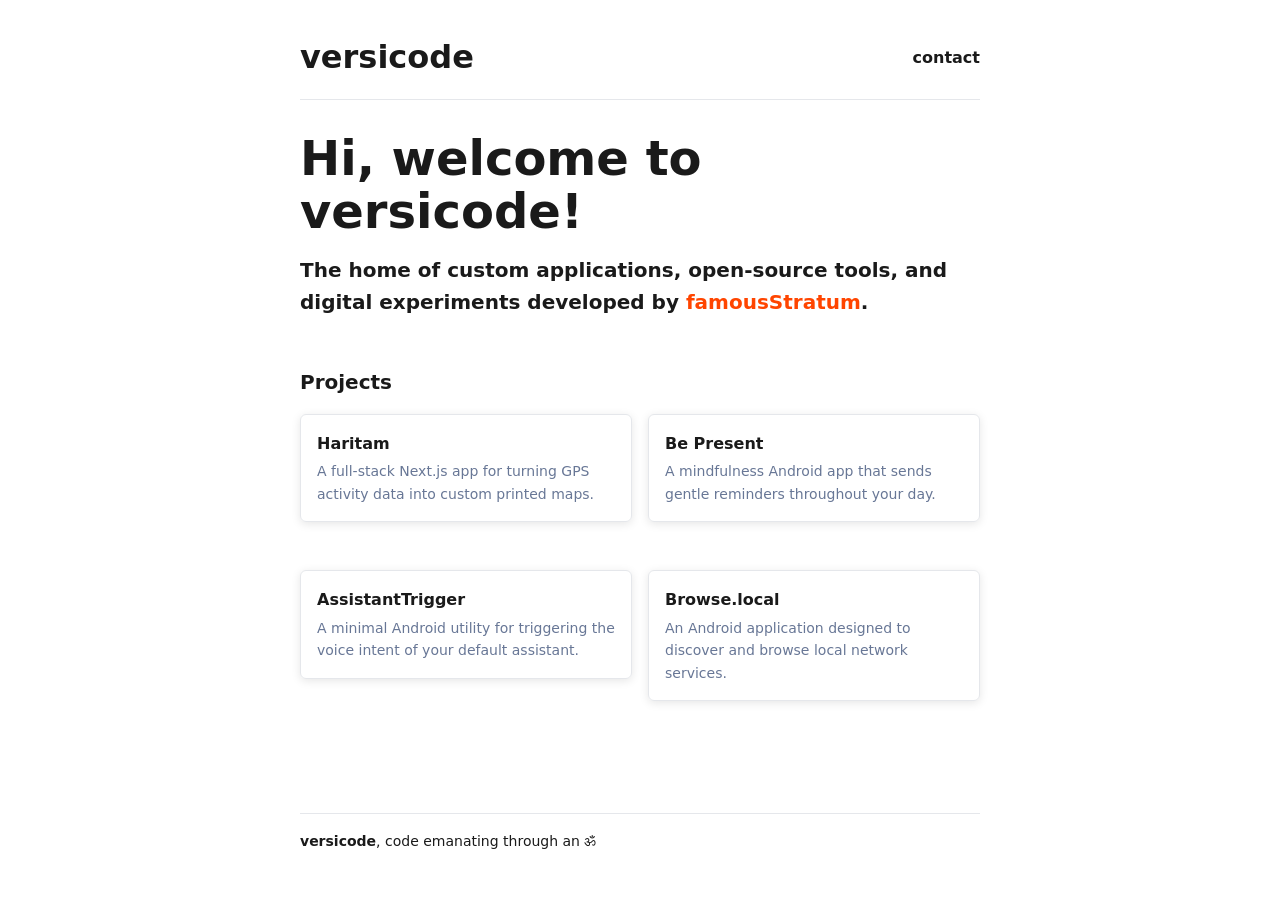
==== index.html @ d26caeab "Add SEO foundations and expand project content - Add meta description, Open Graph tags, and canonica" ====
<!doctype html>
<html lang="en">

<head>

  <meta charset="UTF-8" />
  <meta name="viewport" content="width=device-width, initial-scale=1.0" />

  <title>versicode | Software developed by famousStratum</title>
  <meta name="description"
    content="versicode is the home of famousStratum — indie projects, Android apps and web apps." />
  <link rel="canonical" href="https://versicode.com/" />

  <!-- Open Graph -->
  <meta property="og:title" content="versicode | Software developed by famousStratum" />
  <meta property="og:description"
    content="versicode is the home of famousStratum — indie projects, Android apps and web apps." />
  <meta property="og:url" content="https://versicode.com/" />
  <meta property="og:type" content="website" />

  <!-- Structured data -->
  <script type="application/ld+json">
    {
      "@context": "https://schema.org",
      "@type": "WebPage",
      "name": "versicode",
      "url": "https://versicode.com",
      "description": "The home of famousStratum — indie projects, Android apps and web apps.",
      "author": {
        "@type": "Person",
        "name": "famousStratum",
        "url": "https://github.com/famousStratum"
      }
    }
    </script>

  <link rel="stylesheet" href="style.css" />

</head>

<body>

  <header role="banner">

    <nav role="navigation" aria-label="Main site navigation">
      <a href="/" class="brand"> versicode </a>
      <a href="mailto:info@versicode.com">contact</a>
    </nav>

  </header>

  <main role="main">

    <section id="hero" aria-label="Site introduction">
      <h1>Hi, welcome to versicode!</h1>
      <p>
        The home of custom applications, open-source tools, and digital experiments developed by <a
          href="https://github.com/famousStratum" target="_blank" rel="noopener noreferrer">famousStratum</a>.
      </p>
    </section>

    <section id="projects" aria-label="Project list">
      <h2>Projects</h2>
      <ul>

        <li>
          <article>
            <a href="projects/haritam.html">
              <h3>Haritam</h3>
              <p>
                A full-stack Next.js app for turning GPS activity data into custom printed maps.
              </p>
            </a>
          </article>
        </li>

        <li>
          <article>
            <a href="projects/be-present.html">
              <h3>Be Present</h3>
              <p>
                A mindfulness Android app that sends gentle reminders
                throughout your day.
              </p>
            </a>
          </article>
        </li>

        <li>
          <article>
            <a href="projects/assistant-trigger.html">
              <h3>AssistantTrigger</h3>
              <p>
                A minimal Android utility for triggering the voice intent of
                your default assistant.
              </p>
            </a>
          </article>
        </li>

        <li>
          <article>
            <a href="projects/browse-dot-local.html">
              <h3>Browse.local</h3>
              <p>
                An Android application designed to discover and browse
                local network services.
              </p>
            </a>
          </article>
        </li>



      </ul>
    </section>

  </main>

  <footer role="contentinfo">

    <p class="versicode-container">
      <span class="versicode-text">
        <span class="shadow-layer layer1">versicode</span>
        <span class="shadow-layer layer2">versicode</span>
        <span class="shadow-layer layer3">versicode</span>
        <span class="shadow-layer layer4">versicode</span>
        <span class="shadow-layer layer5">versicode</span>
        <a class="versicode-project" href="/projects/versicode.html">versicode</a> </span>, code emanating through an
      <span class="om-symbol" id="om-trigger" aria-label="Trigger VERSICODE effect">ॐ</span>
    </p>

  </footer>
</body>

</html>
---- style.css ----
/* ─── Variables ─── */

:root {
  --color-bg:     #ffffff;
  --color-text:   #1a1a1a;
  --color-muted:  #687796;
  --color-border: #e5e7eb;

  --accent-r-30:  #ff44004d;
  --accent-y-30:  #ffa5004d;
  --accent-g-30:  #32cd324d;
  --accent-b-30:  #1e90ff4d;
  --accent-v-30:  #ee82ee4d;

  --font-sans:     system-ui, sans-serif;
  --font-serif:    ui-serif, Georgia, serif;
  --font-mono:     ui-monospace, monospace;

  --width-content: 680px;
  --spacing:       1rem;
}

/* ─── Reset ─── */

*, *::before, *::after {
  box-sizing: border-box;
  margin:     0;
  padding:    0;
}

/* ─── Base ─── */

body {
  background-color: var(--color-bg);
  color: var(--color-text);
  font-family: var(--font-sans);
  font-size: 1rem;
  line-height: 1.6;
  padding: var(--spacing);
  min-height: 100vh;
  display: flex;
  flex-direction: column;
  -webkit-tap-highlight-color: transparent;
}

a {
  color: orangered;
  text-decoration: none;
}

a:hover {
  text-decoration: underline;
}

a:focus-visible, button:focus-visible, input:focus-visible {
  outline: 2px solid orangered;
  outline-offset: 2px;
}

img {
  max-width: 100%;
  display: block;
}

ul {
  list-style: none;
}

strong {
  font-weight: 600;
}

.tooltip:hover {
  cursor: help;
}

/* ─── Layout ─── */

header, main, footer {
  max-width: var(--width-content);
  margin: 0 auto;
  width: 100%;
}

header {
  position: sticky;
  top: 0;
  background-color: var(--color-bg);
  padding-block: var(--spacing);
  border-bottom: 1px solid var(--color-border);
  margin-bottom: calc(var(--spacing) * 2);
}

footer {
  padding-block: var(--spacing);
  border-top: 1px solid var(--color-border);
  margin-top: auto;
  color: var(--color-muted);
  font-size: 0.875rem;
}

/* ─── Nav ─── */

nav {
  display: flex;
  justify-content: space-between;
  align-items: center;
}

nav a {
  color: var(--color-text);
  font-weight: 600;
}

nav a:hover {
  text-decoration: none;
}

.brand {
  font-size: 2rem;
  font-weight: 700;
  position: relative;
  display: inline-block;
}

.brand::after {
  content: 'versicode';
  position: absolute;
  top: 0;
  left: 0;
  opacity: 0;
  z-index: -1;
  transform-origin: bottom left;
}

.brand:hover::after {
  animation: brandshadow-in 1.5s ease-out forwards;
}

.brand::after {
  animation: brandshadow-out 1.5s ease-out forwards;
}

/* ─── Typography ─── */

h1 {
  font-size: 3rem;
  line-height: 1.1;
  margin-bottom: var(--spacing);
}

h2 {
  font-size: 1.25rem;
  margin-bottom: var(--spacing);
}

h3 {
  font-size: 1rem;
  margin-bottom: 0.25rem;
}

p {
  color: var(--color-text);
  margin-bottom: var(--spacing);
}

dfn {
  font-family: var(--font-serif);
  font-weight: 500;
}

em {
  font-family: var(--font-serif);
  font-weight: 500;
}

/* ─── Sections ─── */

main section, main article {
  margin-bottom: calc(var(--spacing) * 3);
}

/* ─── Hero ─── */

#hero p:first-of-type {
  font-weight: 600;
  font-size: 1.25rem;
  margin-bottom: 0.5rem;
  color: var(--color-text);
}

#hero p:nth-of-type(2) {
  color: var(--color-muted);
  font-size: 1.125rem;
}

#hero ul {
  display: flex;
  gap: 1rem;
  margin-top: var(--spacing);
}

/* ─── Projects grid ─── */

#projects ul {
  display: grid;
  grid-template-columns: repeat(auto-fill, minmax(280px, 1fr));
  gap: 0 var(--spacing);
}

#projects li a {
  display: block;
  padding: var(--spacing);
  border: 1px solid var(--color-border);
  border-radius: 6px;
  color: var(--color-text);
  box-shadow: 0 2px 10px rgba(0,0,0,0.1);
  -webkit-tap-highlight-color: var(--accent-r-30);
  transition: all 0.3s ease;
}

#projects li a p {
  color: var(--color-muted);
  font-size: 0.875rem;
  margin-bottom: 0;
}

#projects li a:hover,
#projects li a:focus-visible {
  text-decoration: none;
  transform: translateY(-2px);
  animation: card-cycle 0.3s linear forwards;
}

/* ─── Project detail ─── */

.project-lead {
  font-size: 1.125rem;
  color: var(--color-muted);
  margin-bottom: calc(var(--spacing) * 2);
}

.project-features {
  margin-bottom: calc(var(--spacing) * 2);
}

.project-features ul {
  display: flex;
  flex-direction: column;
  gap: 0.75rem;
  padding-left: var(--spacing);
}

.project-features li::before {
  content: '› ';
  color: orangered;
  font-size: 1.2rem;
  line-height: 1;
}

.screenshots {
  display: flex;
  flex-direction: column;
  box-shadow: 0 5px 20px rgba(0,0,0,0.1);
  gap: var(--spacing);
  margin-bottom: calc(var(--spacing) * 2);
}

.screenshots img {
  border: 1px solid var(--color-border);
  border-radius: 6px;
}

.links ul {
  display: flex;
  gap: 1rem;
}

/* ─── Tech stack ─── */

.tech-category {
  padding-bottom: var(--spacing);
}

.tech-stack ul {
  display: flex;
  flex-wrap: wrap;
  gap: 0.5rem;
}

.tech-stack li {
  font-family: var(--font-mono);
  font-size: 0.8rem;
  font-weight: 600;
  background: var(--color-border);
  padding: 0.2rem 0.6rem;
  border-radius: 4px;
}

/* Mobile Development */
[data-tech="kotlin"]        { border-left: 3px solid limegreen; }
[data-tech="android-sdk"]   { border-left: 3px solid limegreen; }
[data-tech="compose"]       { border-left: 3px solid limegreen; }

/* Frontend Structure & Logic */
[data-tech="html"]          { border-left: 3px solid dodgerblue; }
[data-tech="javascript"]    { border-left: 3px solid dodgerblue; }
[data-tech="typescript"]    { border-left: 3px solid dodgerblue; }
[data-tech="react"]         { border-left: 3px solid dodgerblue; }
[data-tech="nextjs"]        { border-left: 3px solid dodgerblue; }

/* Styling & Design */
[data-tech="css"]           { border-left: 3px solid orangered; }
[data-tech="tailwind"]      { border-left: 3px solid orangered; }
[data-tech="md3"]           { border-left: 3px solid orangered; }
[data-tech="no-ui"]         { border-left: 3px solid orangered; }

/* Data Visualization & Mapping */
[data-tech="maplibre"]      { border-left: 3px solid orange; }
[data-tech="d3"]            { border-left: 3px solid orange; }

/* Backend & Services */
[data-tech="prisma"]        { border-left: 3px solid violet; }
[data-tech="nextauth"]      { border-left: 3px solid violet; }
[data-tech="resend"]        { border-left: 3px solid violet; }


/* ─── Footer ─── */

.om-symbol {
  cursor: grab ;
  user-select: none;
  color: var(--color-text);
  display: inline-block;
  position: relative;
}

.om-symbol:active {
  cursor: grabbing;
}

.versicode-text {
  position: relative;
  display: inline-block;
  font-weight: 600;
}

.versicode-project {
  color: var(--color-text);
}

.versicode-project:hover {
  cursor: help;
  text-decoration: none;
}

.shadow-layer {
  position: absolute;
  inset: 0;
  z-index: -1;
  opacity: 0;
  transform-origin: bottom right;
  pointer-events: none;
}

.layer1 { --i: 0; color: orangered; }
.layer2 { --i: 1; color: orange; }
.layer3 { --i: 2; color: limegreen; }
.layer4 { --i: 3; color: dodgerblue; }
.layer5 { --i: 4; color: violet}

.versicode-container:has(.om-symbol:active) .shadow-layer {
  animation: shadowloop 3s linear infinite;
  animation-delay: calc(var(--i) * 0.6s);
}

body:has(.om-symbol:active) .brand::after {
  opacity: 0.4;
  animation: brandshadow-loop 6s linear infinite;
}

body:has(.om-symbol:active) #projects li a {
  animation: card-cycle 3s linear infinite;
}

body:has(.om-symbol:active) .iframe-preview {
  animation: card-cycle 6s linear infinite, card-rotate-loop 6s linear infinite;
}

body:has(.om-symbol:active) #projects li:nth-child(5n+2) a { animation-delay: 0s, 0s, 0s; }
body:has(.om-symbol:active) #projects li:nth-child(5n+5) a { animation-delay: 0.4s, 0.4s, 0.6s; }
body:has(.om-symbol:active) #projects li:nth-child(5n+4) a { animation-delay: 0.7s, 0.7s, 1.2s; }
body:has(.om-symbol:active) #projects li:nth-child(5n+1) a { animation-delay: 1s, 1s, 1.8s; }
body:has(.om-symbol:active) #projects li:nth-child(5n+3) a { animation-delay: 1.1s, 1.1s, 2.4s; }

body:has(.om-symbol:active) #projects ul,
body:has(.om-symbol:active) #projects li a {
  will-change: transform, box-shadow; 
}

body:has(.om-symbol:active) #projects li a {
  animation: card-cycle 3s linear infinite, card-rotate-loop 6s linear infinite;
}

body:has(.om-symbol:active) #projects ul {
  animation: cards-float-loop 12s ease-in-out infinite;
}

/* ─── Iframe Preview ─── */
.iframe-preview {
    position: relative;
    background-color: #ffffff;
    width: 100%;
    height: 40vh;
    overflow: hidden;
    border: 1px solid var(--color-border);
    border-radius: 4px;
    transition: transform 0.2s ease;
    transform-origin: center 210px;
}

.iframe-preview:hover {
  transform: scale(1.9);
}

.iframe-preview iframe {
    width: 100%;
    height: 200%;
    transform: scale(0.5);
    transform-origin: top;
    border: none;
}

.iframe-overlay {
    position: absolute;
    inset: 0;
}

@keyframes brandshadow-in {
  30%  { color: orange; }
  45%  { color: limegreen; }
  60%  { color: dodgerblue; }
  75%  { color: violet; }
  90%  { color: orangered; }
  100% {
    filter: blur(1.5px);
    opacity: 0.75;
    transform: skewX(40deg) scaleY(0.5) translateY(-5px);
    color: orange;
  }
}

@keyframes brandshadow-out {
  0% {
    filter: blur(1.5px);
    opacity: 0.75;
    transform: skewX(40deg) scaleY(0.5) translateY(-5px);
    color: orange;
  }
  10% { color: orangered; }
  25% { color: violet; }
  40% { color: dodgerblue; }
  55% { color: limegreen; }
  70% { color: orange; } 
  100% {
    opacity: 0;
    transform: skewX(0deg) scaleY(1);
  }
}

@keyframes brandshadow-loop {
  /* In Phase */

  15%   { color: orange;     }
  22.5% { color: limegreen;  }
  30%   { color: dodgerblue; }
  37.5% { color: violet;     }
  45%   { color: orangered;  }
  /* Out Phase */
  50%   { opacity: 0.75; 
          transform: skewX(40deg) scaleY(0.5) translateY(-5px);
          filter: blur(1.5px); }
  55%   { color: orangered;  }
  62.5% { color: violet;     }
  70%   { color: dodgerblue; }
  77.5% { color: limegreen;  }
  85%   { color: orange;     }
}

@keyframes shadowloop {
  0%   { opacity: 0.2; transform: skewX(0deg) scaleY(1.2); }
  50%  { opacity: 1; }
  70%  { opacity: 0; transform: skewX(60deg) scaleY(0.5) translateY(-5px); filter: blur(1px); }
  100% { opacity: 0; }
}

@keyframes card-cycle {
  0%   { outline: 1px solid orangered;  box-shadow: 0 4px 16px rgba(0,0,0,0.15), 0 6px 6px 6px var(--accent-r-30); }
  1%   { outline: 1px solid violet;     box-shadow: 0 4px 16px rgba(0,0,0,0.15), 0 6px 6px 6px var(--accent-v-30); }
  20%  { outline: 1px solid orangered;  box-shadow: 0 4px 16px rgba(0,0,0,0.15), 0 6px 6px 6px var(--accent-r-30); }
  21%  { outline: 1px solid dodgerblue; box-shadow: 0 4px 16px rgba(0,0,0,0.15), 0 6px 6px 6px var(--accent-b-30); }
  40%  { outline: 1px solid orangered;  box-shadow: 0 4px 16px rgba(0,0,0,0.15), 0 6px 6px 6px var(--accent-r-30); }
  41%  { outline: 1px solid limegreen;  box-shadow: 0 4px 16px rgba(0,0,0,0.15), 0 6px 6px 6px var(--accent-g-30); }
  60%  { outline: 1px solid orangered;  box-shadow: 0 4px 16px rgba(0,0,0,0.15), 0 6px 6px 6px var(--accent-r-30); }
  61%  { outline: 1px solid orange;     box-shadow: 0 4px 16px rgba(0,0,0,0.15), 0 6px 6px 6px var(--accent-y-30); }
  100% { outline: 1px solid orangered;  box-shadow: 0 4px 16px rgba(0,0,0,0.15), 0 6px 6px 6px var(--accent-r-30); }
}

@keyframes cards-float-loop {
  0%   { transform: scale(1); }
  50%  { transform: scale(0.98); }
  100% { transform: scale(1); }
}

@keyframes card-rotate-loop {
  0%   { transform: rotate(0turn); }
  50%  { transform: rotate(0.0012turn); }
  100% { transform: rotate(0turn); }
} 

@keyframes brand-flicker {
  0%   { color: orangered;  }
  20%  { color: orange;     }
  40%  { color: limegreen;  }
  60%  { color: dodgerblue; }
  75%  { color: orange;     }
  90%  { color: violet;     }
  100% { color: limegreen;  }
}
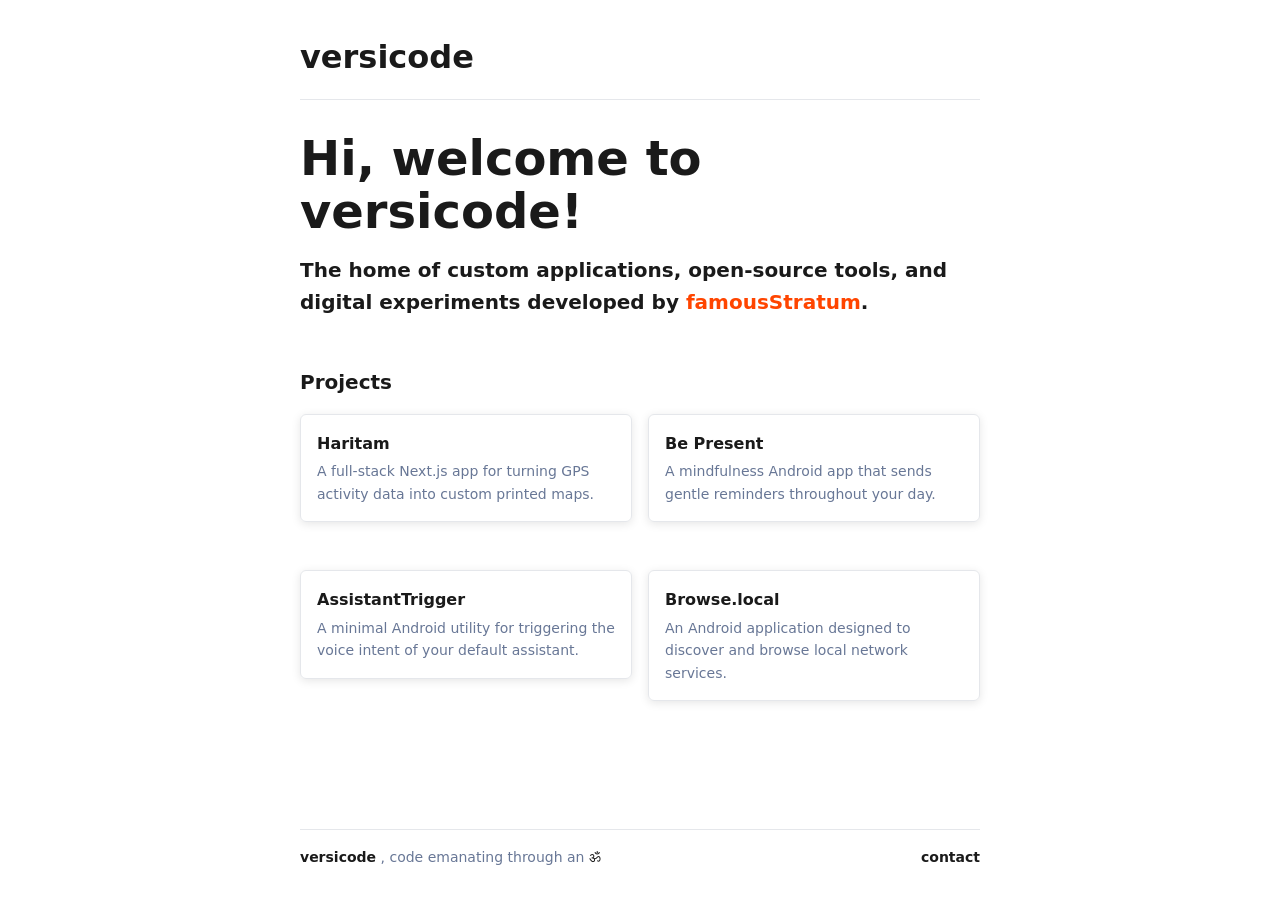
==== commit c3b4d98a: "chore: move contact link to footer" ====
--- a/index.html
+++ b/index.html
@@ -44,7 +44,6 @@
 
     <nav role="navigation" aria-label="Main site navigation">
       <a href="/" class="brand"> versicode </a>
-      <a href="mailto:info@versicode.com">contact</a>
     </nav>
 
   </header>
@@ -119,16 +118,20 @@
 
   <footer role="contentinfo">
 
-    <p class="versicode-container">
+    <section class="versicode-container">
       <span class="versicode-text">
         <span class="shadow-layer layer1">versicode</span>
         <span class="shadow-layer layer2">versicode</span>
         <span class="shadow-layer layer3">versicode</span>
         <span class="shadow-layer layer4">versicode</span>
         <span class="shadow-layer layer5">versicode</span>
-        <a class="versicode-project" href="/projects/versicode.html">versicode</a> </span>, code emanating through an
+        <a class="versicode-project" href="/projects/versicode.html" title="versi- from Latin vertere, to turn, to change, to transform.
+-code from Latin codex, originally a wooden tablet, now the language of machines.">versicode</a>
+      </span>
+      <span>, code emanating through an</span>
       <span class="om-symbol" id="om-trigger" aria-label="Trigger VERSICODE effect">ॐ</span>
-    </p>
+    </section>
+    <a href="mailto:info@versicode.com">contact</a>
 
   </footer>
 </body>
--- a/style.css
+++ b/style.css
@@ -92,11 +92,19 @@
 }
 
 footer {
+  display: flex;
+  justify-content: space-between;
+  align-items: center;
   padding-block: var(--spacing);
   border-top: 1px solid var(--color-border);
   margin-top: auto;
   color: var(--color-muted);
   font-size: 0.875rem;
+}
+
+footer a {
+  color: var(--color-text);
+  font-weight: 600;
 }
 
 /* ─── Nav ─── */
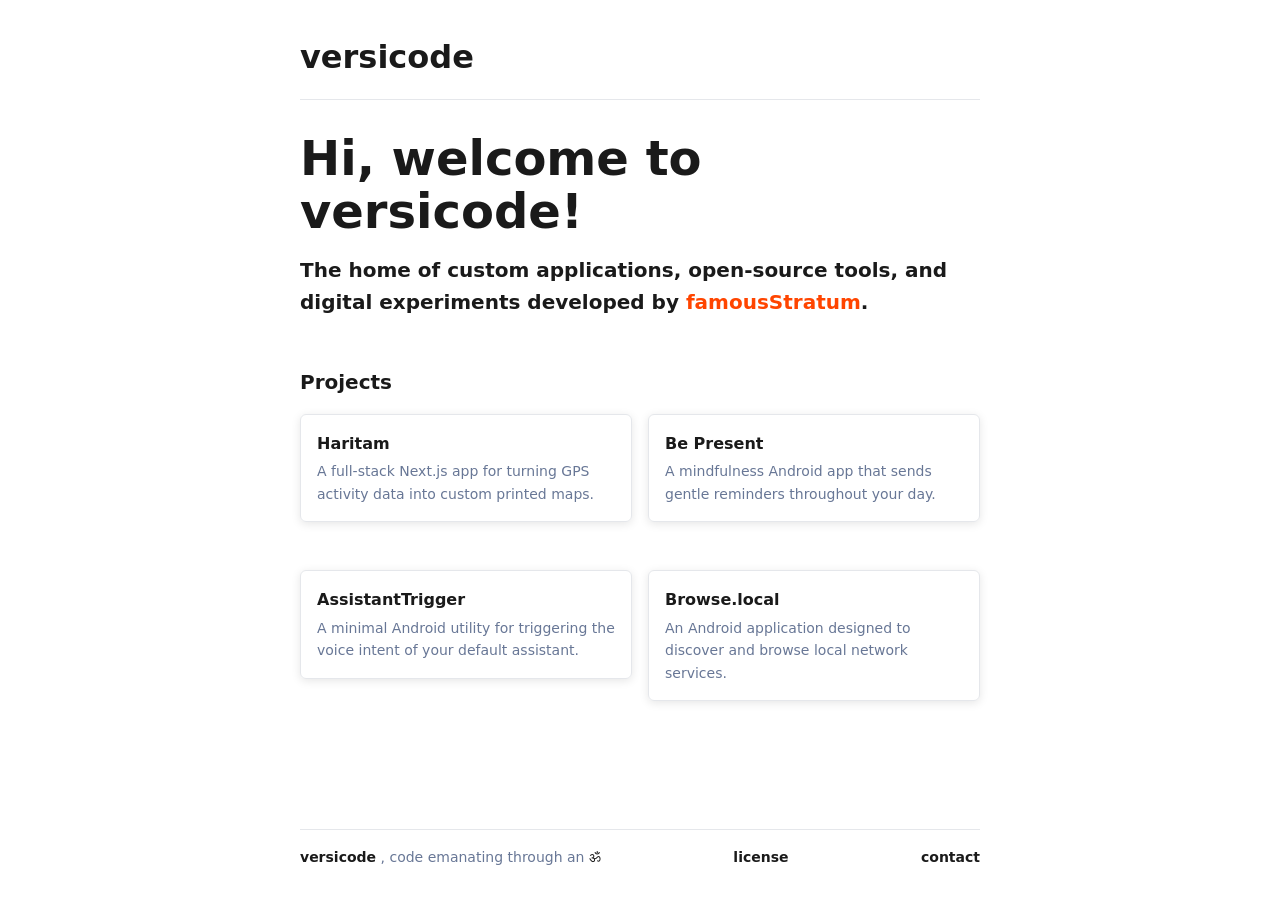
==== commit 2bb85861: "Add license link to footer in index.html" ====
--- a/index.html
+++ b/index.html
@@ -2,14 +2,20 @@
 <html lang="en">
 
 <head>
-
+  <!-- Document metadata -->
   <meta charset="UTF-8" />
   <meta name="viewport" content="width=device-width, initial-scale=1.0" />
 
+  <!-- SEO and site info -->
   <title>versicode | Software developed by famousStratum</title>
   <meta name="description"
     content="versicode is the home of famousStratum — indie projects, Android apps and web apps." />
-  <link rel="canonical" href="https://versicode.com/" />
+  <meta name="author" content="famousStratum" />
+  <meta name="keywords"
+    content="versicode, famousStratum, indie software, haritam, be present, open-source projects, Android apps, web applications, custom applications, digital experiments" />
+
+  <!-- Google site verification -->
+  <meta name="google-site-verification" content="D465uG8kGJgCR-Ka6gygVKrM_ta4S0Y-zZa4ri2D39g" />
 
   <!-- Open Graph -->
   <meta property="og:title" content="versicode | Software developed by famousStratum" />
@@ -17,6 +23,10 @@
     content="versicode is the home of famousStratum — indie projects, Android apps and web apps." />
   <meta property="og:url" content="https://versicode.com/" />
   <meta property="og:type" content="website" />
+
+  <!-- Styles and scripts -->
+  <link rel="canonical" href="https://versicode.com/" />
+  <link rel="stylesheet" href="style.css" />
 
   <!-- Structured data -->
   <script type="application/ld+json">
@@ -33,8 +43,6 @@
       }
     }
     </script>
-
-  <link rel="stylesheet" href="style.css" />
 
 </head>
 
@@ -131,9 +139,9 @@
       <span>, code emanating through an</span>
       <span class="om-symbol" id="om-trigger" aria-label="Trigger VERSICODE effect">ॐ</span>
     </section>
+    <a href="license">license</a>
     <a href="mailto:info@versicode.com">contact</a>
-
   </footer>
 </body>
 
-</html>+</html>
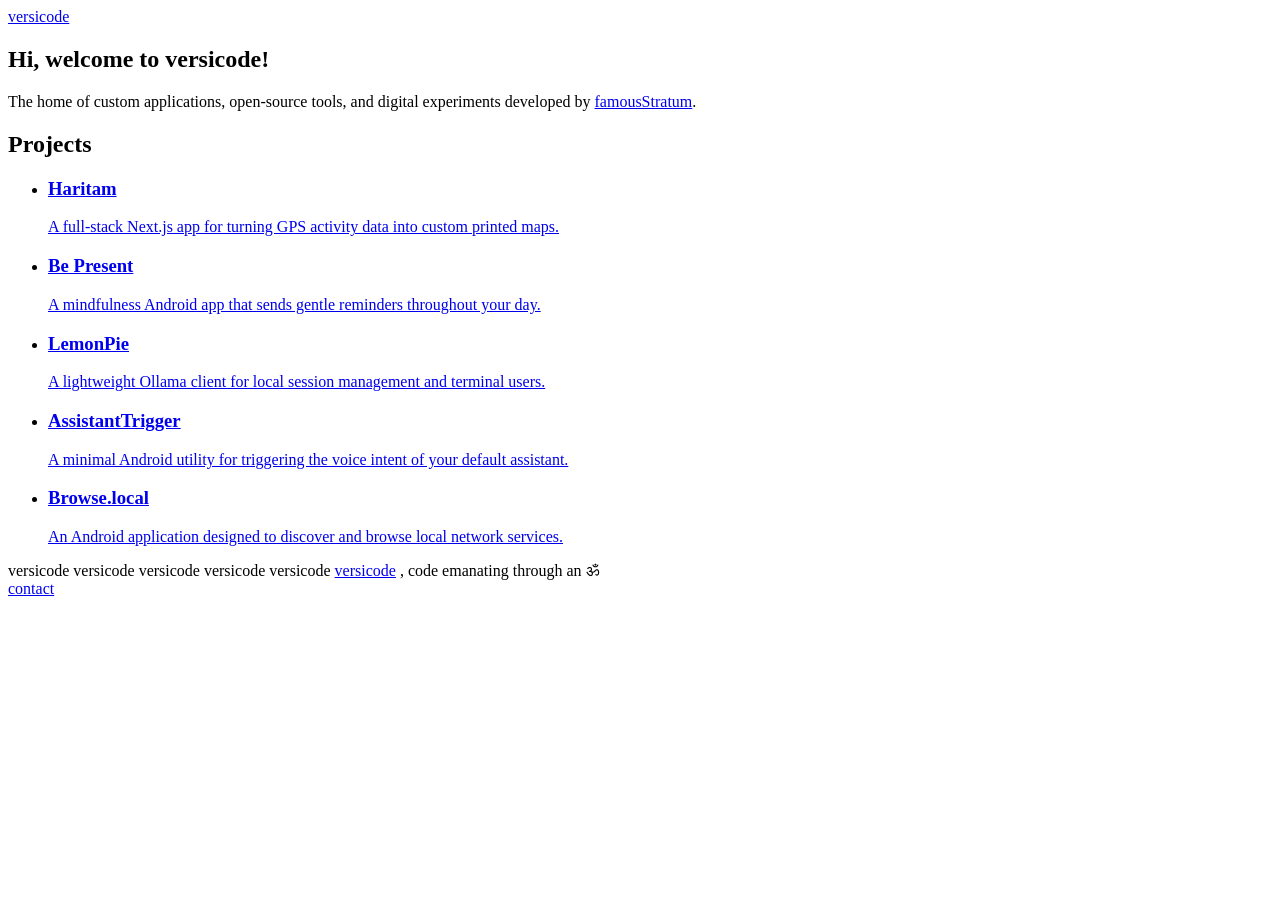
==== commit 051148a7: "feat: add lemon-pie card to index and url to sitemap" ====
--- a/index.html
+++ b/index.html
@@ -26,7 +26,8 @@
 
   <!-- Styles and scripts -->
   <link rel="canonical" href="https://versicode.com/" />
-  <link rel="stylesheet" href="style.css" />
+  <link rel="stylesheet" href="public/css/style.css" />
+  <link rel="icon" type="image/x-icon" href="public/images/favicon.svg">
 
   <!-- Structured data -->
   <script type="application/ld+json">
@@ -75,7 +76,8 @@
             <a href="projects/haritam.html">
               <h3>Haritam</h3>
               <p>
-                A full-stack Next.js app for turning GPS activity data into custom printed maps.
+                A full-stack Next.js app for turning GPS activity data
+                into custom printed maps.
               </p>
             </a>
           </article>
@@ -88,6 +90,18 @@
               <p>
                 A mindfulness Android app that sends gentle reminders
                 throughout your day.
+              </p>
+            </a>
+          </article>
+        </li>
+
+        <li>
+          <article>
+            <a href="projects/lemon-pie.html">
+              <h3>LemonPie</h3>
+              <p>
+                A lightweight Ollama client for local session
+                management and terminal users.
               </p>
             </a>
           </article>
@@ -139,9 +153,10 @@
       <span>, code emanating through an</span>
       <span class="om-symbol" id="om-trigger" aria-label="Trigger VERSICODE effect">ॐ</span>
     </section>
-    <a href="license">license</a>
-    <a href="mailto:info@versicode.com">contact</a>
+    <section>
+      <a href="mailto:info@versicode.com">contact</a>
+    </section>
   </footer>
 </body>
 
-</html>
+</html>
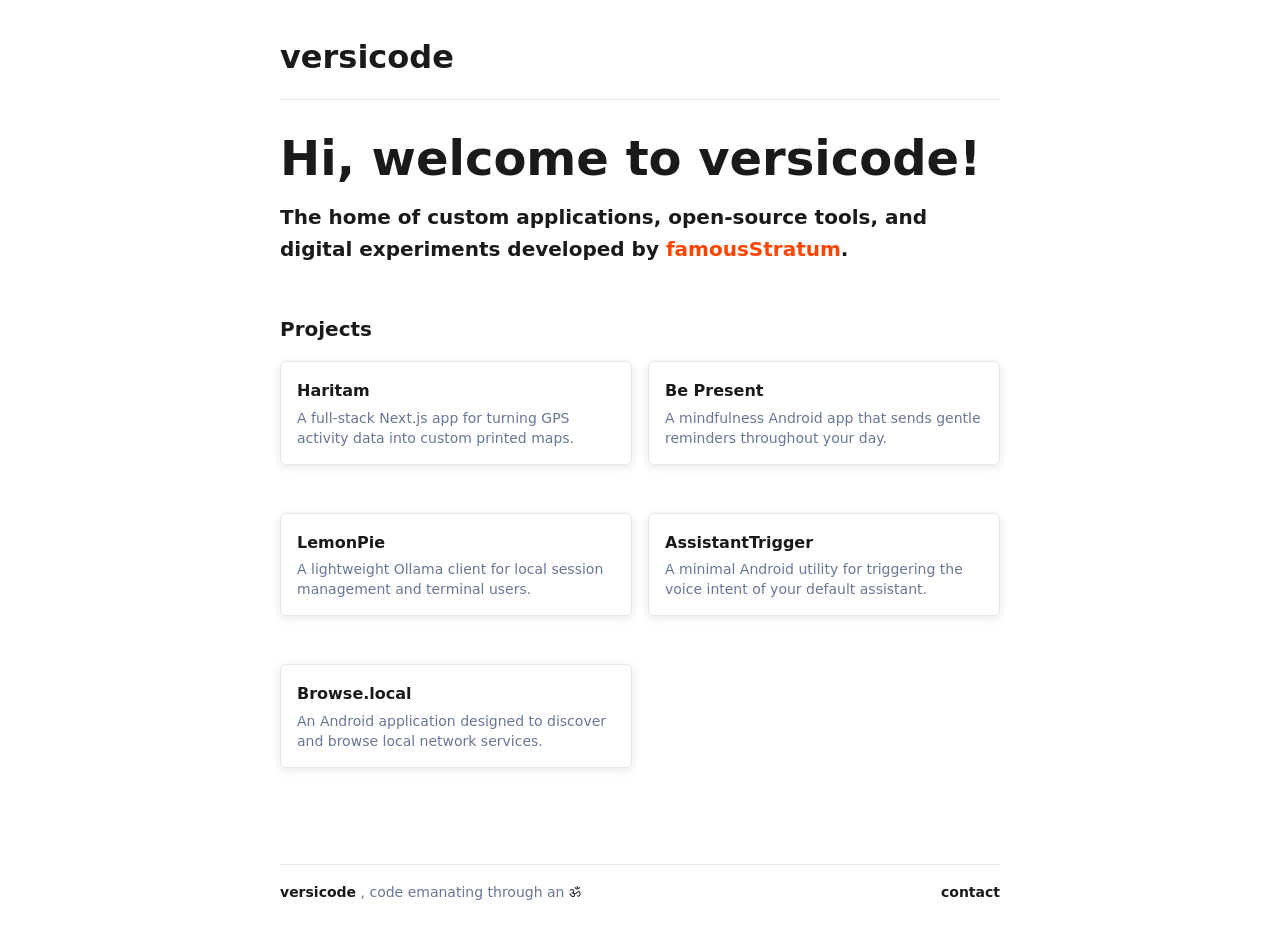
==== commit ef9ca679: "refactor: remove animation from 404" ====
--- a/public/css/style.css
+++ b/public/css/style.css
@@ -0,0 +1,559 @@
+/* ─── Variables ─── */
+
+:root {
+  --color-bg:     #ffffff;
+  --color-text:   #1a1a1a;
+  --color-muted:  #687796;
+  --color-border: #e5e7eb;
+
+  --accent-r-30:  #ff44004d;
+  --accent-y-30:  #ffa5004d;
+  --accent-g-30:  #32cd324d;
+  --accent-b-30:  #1e90ff4d;
+  --accent-v-30:  #ee82ee4d;
+
+  --font-sans:     system-ui, sans-serif;
+  --font-serif:    ui-serif, Georgia, serif;
+  --font-mono:     ui-monospace, monospace;
+
+/* 
+  TODO: Tech-stack colors
+  --color-language: dodgerblue;
+  --color-framework: seagreen;
+  --color-ui: orange;
+  --color-data: crimson;
+  --color-visualization: purple; 
+*/
+
+  --width-content: 720px;
+  --spacing:       1rem;
+}
+
+/* ─── Reset ─── */
+
+*, *::before, *::after {
+  box-sizing: border-box;
+  margin:     0;
+  padding:    0;
+}
+
+/* ─── Base ─── */
+
+body {
+  background-color: var(--color-bg);
+  color: var(--color-text);
+  font-family: var(--font-sans);
+  font-size: 1rem;
+  line-height: 1.6;
+  padding: var(--spacing);
+  min-height: 100vh;
+  display: flex;
+  flex-direction: column;
+  -webkit-tap-highlight-color: transparent;
+}
+
+a {
+  color: orangered;
+  text-decoration: none;
+}
+
+a:hover {
+  text-decoration: underline;
+}
+
+a:focus-visible, button:focus-visible, input:focus-visible {
+  outline: 2px solid orangered;
+  outline-offset: 2px;
+}
+
+img {
+  max-width: 100%;
+  display: block;
+}
+
+ul {
+  list-style: none;
+}
+
+strong {
+  font-weight: 600;
+}
+
+.tooltip:hover {
+  cursor: help;
+}
+
+/* ─── Layout ─── */
+
+header, main, footer {
+  max-width: var(--width-content);
+  margin: 0 auto;
+  width: 100%;
+}
+
+header {
+  position: sticky;
+  top: 0;
+  background-color: var(--color-bg);
+  padding-block: var(--spacing);
+  border-bottom: 1px solid var(--color-border);
+  margin-bottom: calc(var(--spacing) * 2);
+}
+
+footer {
+  display: flex;
+  justify-content: space-between;
+  align-items: center;
+  padding-block: var(--spacing);
+  border-top: 1px solid var(--color-border);
+  margin-top: auto;
+  color: var(--color-muted);
+  font-size: 0.875rem;
+}
+
+footer a {
+  color: var(--color-text);
+  font-weight: 600;
+}
+
+/* ─── Nav ─── */
+
+nav {
+  display: flex;
+  justify-content: space-between;
+  align-items: center;
+}
+
+nav a {
+  color: var(--color-text);
+  font-weight: 600;
+}
+
+nav a:hover {
+  text-decoration: none;
+}
+
+.brand {
+  font-size: 2rem;
+  font-weight: 700;
+  position: relative;
+  display: inline-block;
+}
+
+.brand::after {
+  content: 'versicode';
+  position: absolute;
+  top: 0;
+  left: 0;
+  opacity: 0;
+  z-index: -1;
+  transform-origin: bottom left;
+}
+
+.brand:hover::after {
+  animation: brandshadow-in 1.5s ease-out forwards;
+}
+
+.brand::after {
+  animation: brandshadow-out 1.5s ease-out forwards;
+}
+
+/* ─── Typography ─── */
+
+h1 {
+  font-size: 3rem;
+  line-height: 1.1;
+  margin-bottom: var(--spacing);
+}
+
+h2 {
+  font-size: 1.25rem;
+  margin-bottom: var(--spacing);
+}
+
+h3 {
+  font-size: 1rem;
+  margin-bottom: 0.25rem;
+}
+
+p {
+  color: var(--color-text);
+  margin-bottom: var(--spacing);
+}
+
+dfn {
+  font-family: var(--font-serif);
+  font-weight: 500;
+}
+
+em {
+  font-family: var(--font-serif);
+  font-weight: 500;
+}
+
+/* ─── Sections ─── */
+
+main section, main article {
+  margin-bottom: calc(var(--spacing) * 3);
+}
+
+/* ─── Hero ─── */
+
+#hero p:first-of-type {
+  font-weight: 600;
+  font-size: 1.25rem;
+  margin-bottom: 0.5rem;
+  color: var(--color-text);
+}
+
+#hero p:nth-of-type(2) {
+  color: var(--color-muted);
+  font-size: 1.125rem;
+}
+
+#hero ul {
+  display: flex;
+  gap: 1rem;
+  margin-top: var(--spacing);
+}
+
+/* ─── Projects grid ─── */
+
+#projects ul {
+  display: grid;
+  grid-template-columns: repeat(auto-fill, minmax(280px, 1fr));
+  gap: 0 var(--spacing);
+}
+
+#projects li a {
+  display: block;
+  padding: var(--spacing);
+  border: 1px solid var(--color-border);
+  border-radius: 6px;
+  color: var(--color-text);
+  box-shadow: 0 2px 10px rgba(0,0,0,0.1);
+  -webkit-tap-highlight-color: var(--accent-r-30);
+  transition: all 0.3s ease;
+}
+
+#projects li a p {
+  color: var(--color-muted);
+  font-size: 0.875rem;
+  margin-bottom: 0;
+  line-height: 1.25rem;
+  min-height: calc(1.25rem * 2);
+  max-height: calc(1.25rem * 2);
+}
+
+#projects li a:hover,
+#projects li a:focus-visible {
+  text-decoration: none;
+  transform: translateY(-2px);
+  animation: card-cycle 0.3s linear forwards;
+}
+
+/* ─── Project detail ─── */
+
+.project-lead {
+  font-size: 1.125rem;
+  color: var(--color-muted);
+  margin-bottom: calc(var(--spacing) * 2);
+}
+
+.project-features {
+  margin-bottom: calc(var(--spacing) * 2);
+}
+
+.project-features ul {
+  display: flex;
+  flex-direction: column;
+  gap: 0.75rem;
+  padding-left: var(--spacing);
+}
+
+.project-features li::before {
+  content: '› ';
+  color: orangered;
+  font-size: 1.2rem;
+  line-height: 1;
+}
+
+.screenshots {
+  display: flex;
+  flex-direction: column;
+  box-shadow: 0 5px 20px rgba(0,0,0,0.1);
+  gap: var(--spacing);
+  margin-bottom: calc(var(--spacing) * 2);
+}
+
+.screenshots img {
+  border: 1px solid var(--color-border);
+  border-radius: 6px;
+}
+
+.links ul {
+  display: flex;
+  gap: 1rem;
+}
+
+/* ─── Tech stack ─── */
+
+.tech-category {
+  padding-bottom: var(--spacing);
+}
+
+.tech-stack ul {
+  display: flex;
+  flex-wrap: wrap;
+  gap: 0.5rem;
+}
+
+.tech-stack li {
+  font-family: var(--font-mono);
+  font-size: 0.8rem;
+  font-weight: 600;
+  background: var(--color-border);
+  padding: 0.2rem 0.6rem;
+  border-radius: 4px;
+}
+
+/* 
+  TODO: 
+  - Add tech-stack colors 
+  - Improve categories: Languages, Frameworks & Platforms, UI & Styling, Data & Backend, Visualization & Mapping
+  - Consider adding project types, e.g., Web, Mobile, Desktop, CLI, etc.
+*/
+
+/* Mobile Development */
+[data-tech="kotlin"]        { border-left: 3px solid limegreen; }
+[data-tech="android-sdk"]   { border-left: 3px solid limegreen; }
+[data-tech="compose"]       { border-left: 3px solid limegreen; }
+
+/* Frontend Structure & Logic */
+[data-tech="html"]          { border-left: 3px solid dodgerblue; }
+[data-tech="javascript"]    { border-left: 3px solid dodgerblue; }
+[data-tech="typescript"]    { border-left: 3px solid dodgerblue; }
+[data-tech="python"]        { border-left: 3px solid dodgerblue; }
+[data-tech="react"]         { border-left: 3px solid dodgerblue; }
+[data-tech="nextjs"]        { border-left: 3px solid dodgerblue; }
+
+/* Styling & Design */
+[data-tech="css"]           { border-left: 3px solid orangered; }
+[data-tech="tailwind"]      { border-left: 3px solid orangered; }
+[data-tech="md3"]           { border-left: 3px solid orangered; }
+[data-tech="cli"]           { border-left: 3px solid orangered; }
+[data-tech="no-ui"]         { border-left: 3px solid orangered; }
+
+/* Data Visualization & Mapping */
+[data-tech="maplibre"]      { border-left: 3px solid orange; }
+[data-tech="d3"]            { border-left: 3px solid orange; }
+
+/* Backend & Services */
+[data-tech="ollama"]        { border-left: 3px solid violet; }
+[data-tech="prisma"]        { border-left: 3px solid violet; }
+[data-tech="nextauth"]      { border-left: 3px solid violet; }
+[data-tech="resend"]        { border-left: 3px solid violet; }
+
+
+/* ─── Footer ─── */
+
+.om-symbol {
+  cursor: grab ;
+  user-select: none;
+  color: var(--color-text);
+  display: inline-block;
+  position: relative;
+}
+
+.om-symbol:active {
+  cursor: grabbing;
+}
+
+.versicode-text {
+  position: relative;
+  display: inline-block;
+  font-weight: 600;
+}
+
+.versicode-project {
+  color: var(--color-text);
+}
+
+.versicode-project:hover {
+  cursor: help;
+  text-decoration: none;
+}
+
+.shadow-layer {
+  position: absolute;
+  inset: 0;
+  z-index: -1;
+  opacity: 0;
+  transform-origin: bottom right;
+  pointer-events: none;
+}
+
+.layer1 { --i: 0; color: orangered; }
+.layer2 { --i: 1; color: orange; }
+.layer3 { --i: 2; color: limegreen; }
+.layer4 { --i: 3; color: dodgerblue; }
+.layer5 { --i: 4; color: violet}
+
+.versicode-container:has(.om-symbol:active) .shadow-layer {
+  animation: shadowloop 3s linear infinite;
+  animation-delay: calc(var(--i) * 0.6s);
+}
+
+body:has(.om-symbol:active) .brand::after {
+  opacity: 0.4;
+  animation: brandshadow-loop 6s linear infinite;
+}
+
+body:has(.om-symbol:active) #projects li a {
+  animation: card-cycle 3s linear infinite;
+}
+
+body:has(.om-symbol:active) .iframe-preview {
+  animation: card-cycle 6s linear infinite, card-rotate-loop 6s linear infinite;
+}
+
+body:has(.om-symbol:active) #projects li:nth-child(5n+2) a { animation-delay: 0s, 0s, 0s; }
+body:has(.om-symbol:active) #projects li:nth-child(5n+5) a { animation-delay: 0.4s, 0.4s, 0.6s; }
+body:has(.om-symbol:active) #projects li:nth-child(5n+4) a { animation-delay: 0.7s, 0.7s, 1.2s; }
+body:has(.om-symbol:active) #projects li:nth-child(5n+1) a { animation-delay: 1s, 1s, 1.8s; }
+body:has(.om-symbol:active) #projects li:nth-child(5n+3) a { animation-delay: 1.1s, 1.1s, 2.4s; }
+
+body:has(.om-symbol:active) #projects ul,
+body:has(.om-symbol:active) #projects li a {
+  will-change: transform, box-shadow; 
+}
+
+body:has(.om-symbol:active) #projects li a {
+  animation: card-cycle 3s linear infinite, card-rotate-loop 6s linear infinite;
+}
+
+body:has(.om-symbol:active) #projects ul {
+  animation: cards-float-loop 12s ease-in-out infinite;
+}
+
+/* ─── Iframe Preview ─── */
+.iframe-preview {
+    position: relative;
+    background-color: #ffffff;
+    width: 100%;
+    height: 40vh;
+    overflow: hidden;
+    border: 1px solid var(--color-border);
+    border-radius: 4px;
+    transition: transform 0.2s ease;
+    transform-origin: center 210px;
+}
+
+.iframe-preview:hover {
+  transform: scale(1.9);
+}
+
+.iframe-preview iframe {
+    width: 100%;
+    height: 200%;
+    transform: scale(0.5);
+    transform-origin: top;
+    border: none;
+}
+
+.iframe-overlay {
+    position: absolute;
+    inset: 0;
+}
+
+@keyframes brandshadow-in {
+  30%  { color: orange; }
+  45%  { color: limegreen; }
+  60%  { color: dodgerblue; }
+  75%  { color: violet; }
+  90%  { color: orangered; }
+  100% {
+    filter: blur(1.5px);
+    opacity: 0.75;
+    transform: skewX(40deg) scaleY(0.5) translateY(-5px);
+    color: orange;
+  }
+}
+
+@keyframes brandshadow-out {
+  0% {
+    filter: blur(1.5px);
+    opacity: 0.75;
+    transform: skewX(40deg) scaleY(0.5) translateY(-5px);
+    color: orange;
+  }
+  10% { color: orangered; }
+  25% { color: violet; }
+  40% { color: dodgerblue; }
+  55% { color: limegreen; }
+  70% { color: orange; } 
+  100% {
+    opacity: 0;
+    transform: skewX(0deg) scaleY(1);
+  }
+}
+
+@keyframes brandshadow-loop {
+  /* In Phase */
+
+  15%   { color: orange;     }
+  22.5% { color: limegreen;  }
+  30%   { color: dodgerblue; }
+  37.5% { color: violet;     }
+  45%   { color: orangered;  }
+  /* Out Phase */
+  50%   { opacity: 0.75; 
+          transform: skewX(40deg) scaleY(0.5) translateY(-5px);
+          filter: blur(1.5px); }
+  55%   { color: orangered;  }
+  62.5% { color: violet;     }
+  70%   { color: dodgerblue; }
+  77.5% { color: limegreen;  }
+  85%   { color: orange;     }
+}
+
+@keyframes shadowloop {
+  0%   { opacity: 0.2; transform: skewX(0deg) scaleY(1.2); }
+  50%  { opacity: 1; }
+  70%  { opacity: 0; transform: skewX(60deg) scaleY(0.5) translateY(-5px); filter: blur(1px); }
+  100% { opacity: 0; }
+}
+
+@keyframes card-cycle {
+  0%   { outline: 2px solid orangered;  box-shadow: 0 4px 16px rgba(0,0,0,0.15), 0 6px 6px 6px var(--accent-r-30); }
+  1%   { outline: 2px solid violet;     box-shadow: 0 4px 16px rgba(0,0,0,0.15), 0 6px 6px 6px var(--accent-v-30); }
+  20%  { outline: 2px solid orangered;  box-shadow: 0 4px 16px rgba(0,0,0,0.15), 0 6px 6px 6px var(--accent-r-30); }
+  21%  { outline: 2px solid dodgerblue; box-shadow: 0 4px 16px rgba(0,0,0,0.15), 0 6px 6px 6px var(--accent-b-30); }
+  40%  { outline: 2px solid orangered;  box-shadow: 0 4px 16px rgba(0,0,0,0.15), 0 6px 6px 6px var(--accent-r-30); }
+  41%  { outline: 2px solid limegreen;  box-shadow: 0 4px 16px rgba(0,0,0,0.15), 0 6px 6px 6px var(--accent-g-30); }
+  60%  { outline: 2px solid orangered;  box-shadow: 0 4px 16px rgba(0,0,0,0.15), 0 6px 6px 6px var(--accent-r-30); }
+  61%  { outline: 2px solid orange;     box-shadow: 0 4px 16px rgba(0,0,0,0.15), 0 6px 6px 6px var(--accent-y-30); }
+  100% { outline: 2px solid orangered;  box-shadow: 0 4px 16px rgba(0,0,0,0.15), 0 6px 6px 6px var(--accent-r-30); }
+}
+
+@keyframes cards-float-loop {
+  0%   { transform: scale(1); }
+  50%  { transform: scale(0.98); }
+  100% { transform: scale(1); }
+}
+
+@keyframes card-rotate-loop {
+  0%   { transform: rotate(0turn); }
+  50%  { transform: rotate(0.0012turn); }
+  100% { transform: rotate(0turn); }
+} 
+
+@keyframes brand-flicker {
+  0%   { color: orangered;  }
+  20%  { color: orange;     }
+  40%  { color: limegreen;  }
+  60%  { color: dodgerblue; }
+  75%  { color: orange;     }
+  90%  { color: violet;     }
+  100% { color: limegreen;  }
+}
